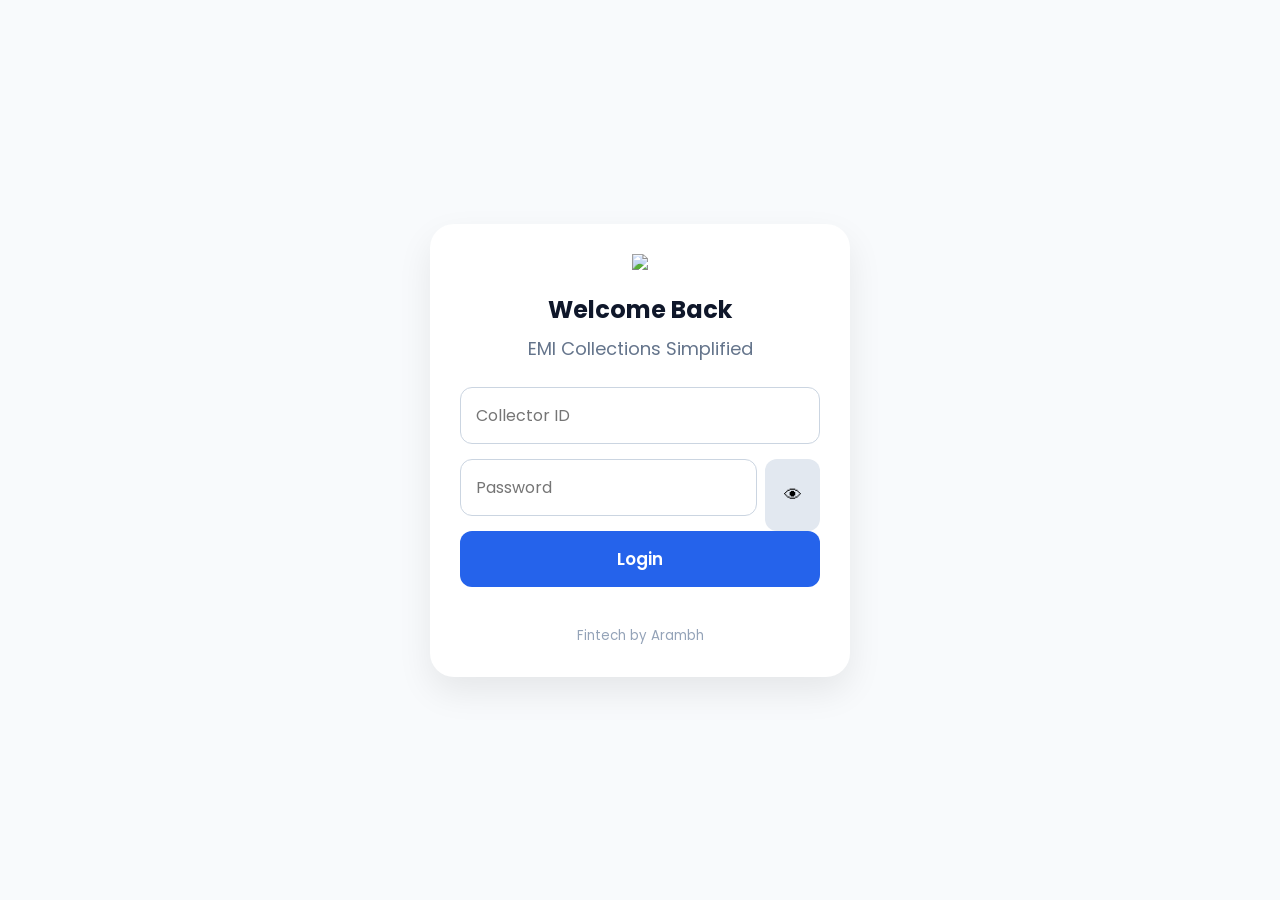
==== login.html @ fa4f52fc "Rename login.hrml to login.html" ====
<!DOCTYPE html>
<html lang="en">

<head>

<meta charset="UTF-8">
<meta name="viewport" content="width=device-width, initial-scale=1.0">

<title>Login • EMIPulse</title>

<link rel="preconnect" href="https://fonts.googleapis.com">
<link rel="preconnect" href="https://fonts.gstatic.com" crossorigin>

<link href="https://fonts.googleapis.com/css2?family=Poppins:wght@300;400;500;600;700&display=swap" rel="stylesheet">

<link rel="stylesheet" href="css/style.css">

</head>

<body>

<div class="login-container">

    <div class="login-card">

        <img src="assets/logo.png" class="login-logo">

        <h2>Welcome Back</h2>

        <p class="subtitle">EMI Collections Simplified</p>

        <input
            type="text"
            id="collectorId"
            placeholder="Collector ID">

        <div class="password-box">

            <input
                type="password"
                id="password"
                placeholder="Password">

            <button
                id="togglePassword"
                type="button">
                👁
            </button>

        </div>

        <button
            id="loginBtn"
            class="primary-btn">
            Login
        </button>

        <p id="status"></p>

        <small>
            Fintech by Arambh
        </small>

    </div>

</div>

<script src="js/api.js"></script>
<script src="js/login.js"></script>

</body>

</html>
---- css/style.css ----
*{
margin:0;
padding:0;
box-sizing:border-box;
font-family:'Poppins',sans-serif;
}

body{
background:#F8FAFC;
color:#0F172A;
}

.splash{
height:100vh;
display:flex;
flex-direction:column;
justify-content:center;
align-items:center;
text-align:center;
padding:20px;
}

.logo{
width:120px;
height:120px;
object-fit:contain;
margin-bottom:20px;
animation:pop .8s ease;
}

h1{
font-size:36px;
font-weight:700;
color:#2563EB;
}

p{
margin-top:8px;
font-size:18px;
color:#475569;
}

small{
margin-top:30px;
color:#94A3B8;
}

@keyframes pop{

0%{
transform:scale(.6);
opacity:0;
}

100%{
transform:scale(1);
opacity:1;
}

}
.login-container{
height:100vh;
display:flex;
justify-content:center;
align-items:center;
padding:20px;
background:#F8FAFC;
}

.login-card{
width:100%;
max-width:420px;
background:white;
padding:30px;
border-radius:24px;
box-shadow:0 15px 35px rgba(0,0,0,.08);
text-align:center;
}

.login-logo{
width:90px;
margin-bottom:15px;
}

.subtitle{
margin-bottom:25px;
color:#64748B;
}

input{
width:100%;
padding:15px;
margin-bottom:15px;
border-radius:12px;
border:1px solid #CBD5E1;
font-size:16px;
outline:none;
}

.password-box{
display:flex;
gap:8px;
}

.password-box input{
flex:1;
margin-bottom:15px;
}

.password-box button{
width:55px;
border:none;
border-radius:12px;
background:#E2E8F0;
font-size:18px;
cursor:pointer;
}

.primary-btn{
width:100%;
padding:15px;
border:none;
border-radius:12px;
background:#2563EB;
color:white;
font-size:17px;
font-weight:600;
cursor:pointer;
transition:.2s;
}

.primary-btn:hover{
transform:translateY(-2px);
}

#status{
margin-top:15px;
color:#DC2626;
min-height:20px;
}
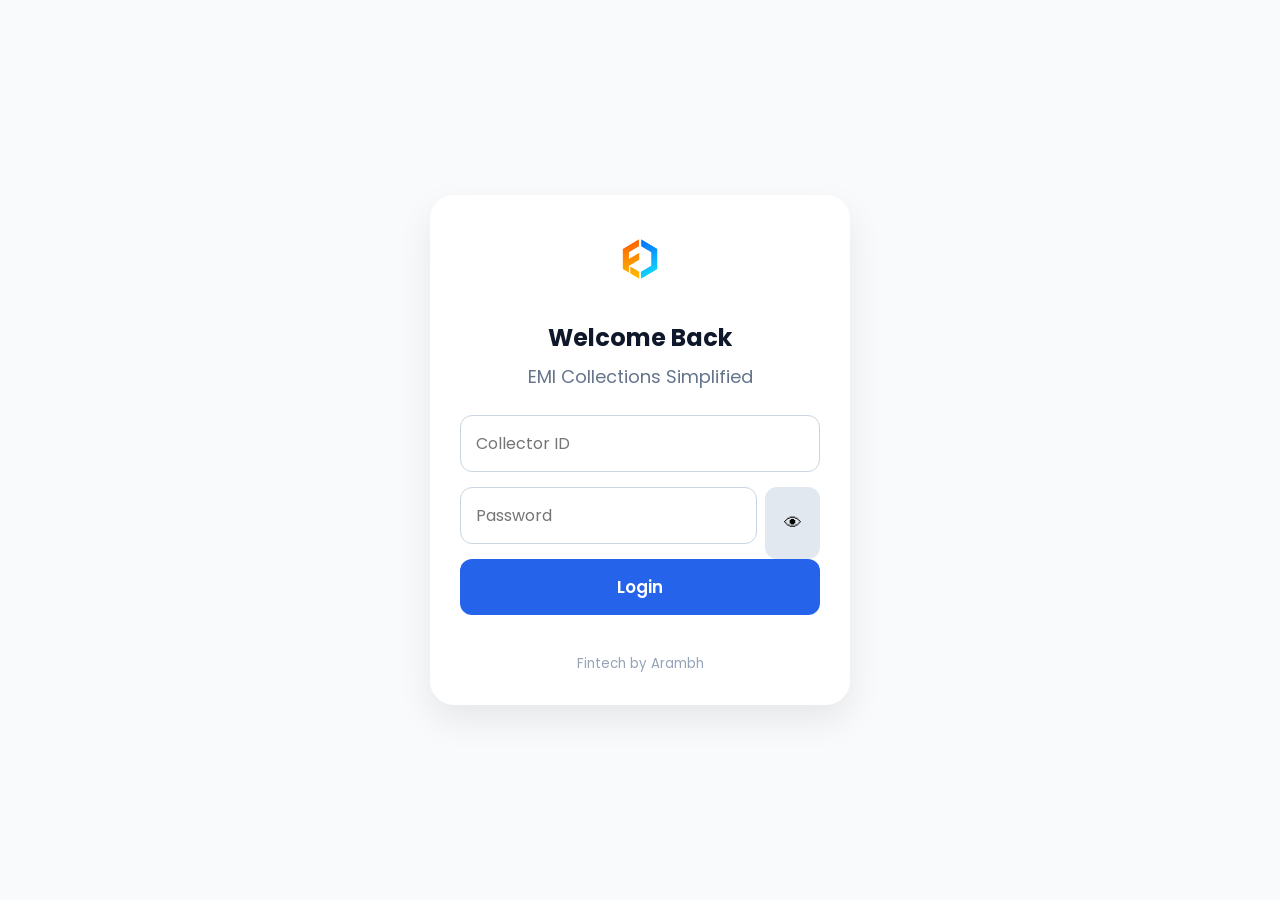
==== commit 65a0d403: "Update login.html" ====
--- a/login.html
+++ b/login.html
@@ -23,7 +23,7 @@
 
     <div class="login-card">
 
-        <img src="assets/logo.png" class="login-logo">
+       <img src="assets/Ecofin New Small trans.png" class="login-logo">
 
         <h2>Welcome Back</h2>
 
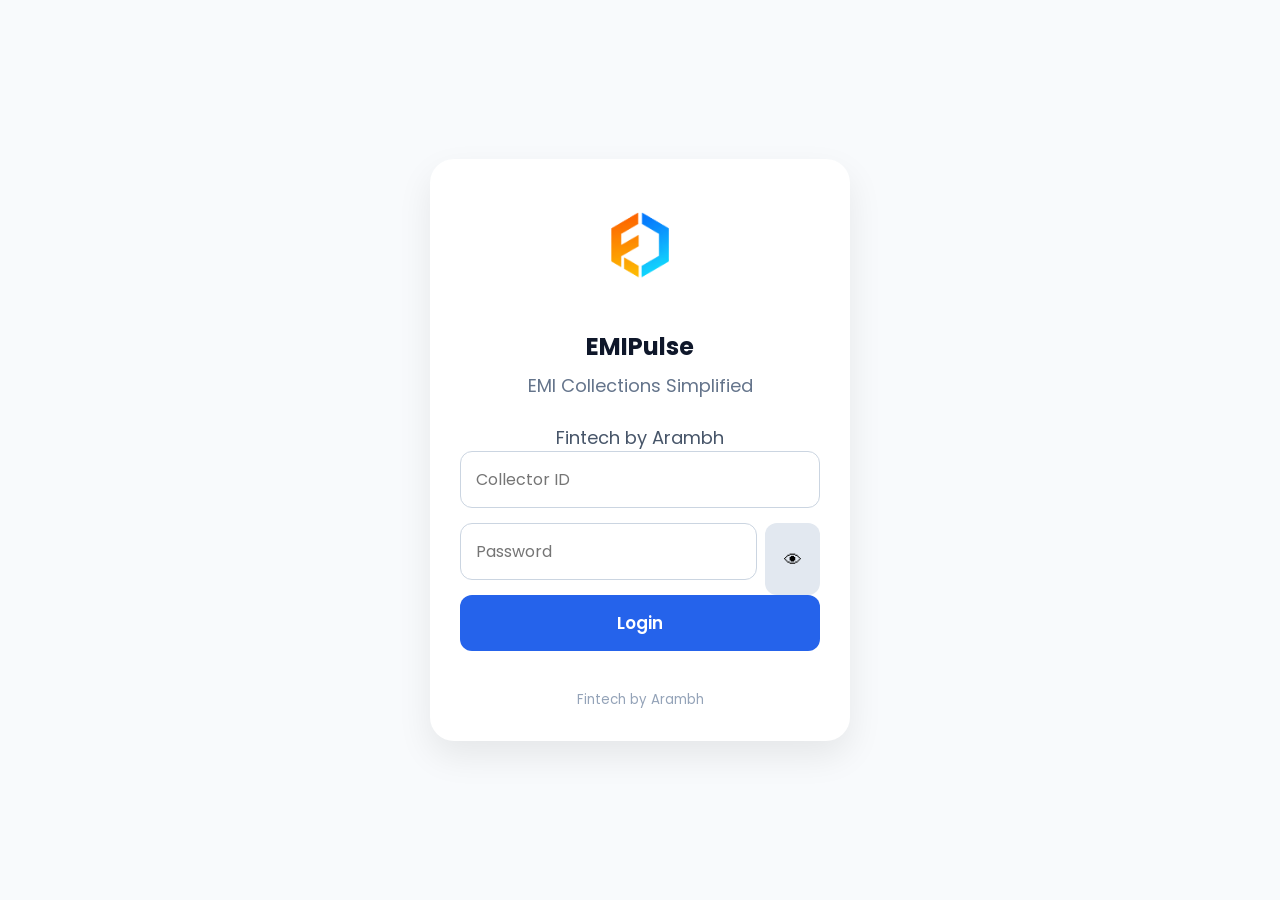
==== commit bada981a: "Update login.html" ====
--- a/login.html
+++ b/login.html
@@ -23,11 +23,13 @@
 
     <div class="login-card">
 
-       <img src="assets/Ecofin New Small trans.png" class="login-logo">
+      <img src="assets/Ecofin New Small trans.png" class="login-logo">
 
-        <h2>Welcome Back</h2>
+<h2>EMIPulse</h2>
 
-        <p class="subtitle">EMI Collections Simplified</p>
+<p class="subtitle">EMI Collections Simplified</p>
+
+<p class="footer-text">Fintech by Arambh</p>
 
         <input
             type="text"
--- a/css/style.css
+++ b/css/style.css
@@ -21,11 +21,11 @@
 }
 
 .logo{
-width:120px;
-height:120px;
+width:180px;
+height:auto;
+margin-bottom:25px;
+animation:pop .8s ease;
 object-fit:contain;
-margin-bottom:20px;
-animation:pop .8s ease;
 }
 
 h1{
@@ -78,8 +78,11 @@
 }
 
 .login-logo{
-width:90px;
-margin-bottom:15px;
+width:150px;
+height:auto;
+margin:0 auto 20px;
+display:block;
+object-fit:contain;
 }
 
 .subtitle{
